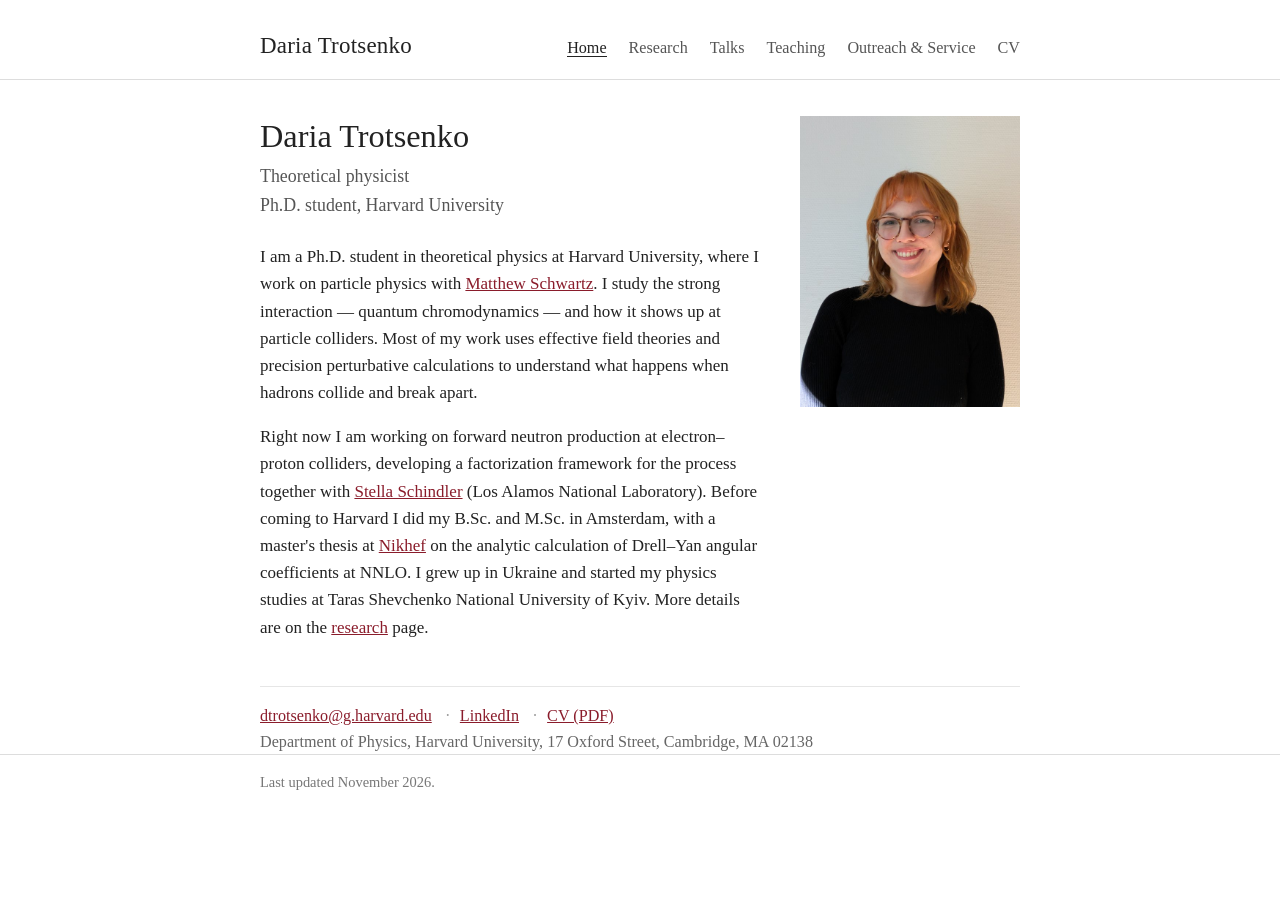
==== index.html @ c407a39e "Add files via upload" ====
<!DOCTYPE html>
<html lang="en">
<head>
<meta charset="utf-8">
<meta name="viewport" content="width=device-width, initial-scale=1">
<title>Daria Trotsenko</title>
<meta name="description" content="Daria Trotsenko — Ph.D. student in theoretical particle physics at Harvard University.">
<link rel="stylesheet" href="style.css">
</head>
<body>

<header>
  <div class="wrap">
    <p class="site-name"><a href="index.html">Daria Trotsenko</a></p>
    <nav>
      <ul>
        <li><a href="index.html" class="current">Home</a></li>
        <li><a href="research.html">Research</a></li>
        <li><a href="talks.html">Talks</a></li>
        <li><a href="teaching.html">Teaching</a></li>
        <li><a href="outreach.html">Outreach &amp; Service</a></li>
        <li><a href="cv.html">CV</a></li>
      </ul>
    </nav>
  </div>
</header>

<main class="wrap">

  <div class="intro">
    <div class="text">
      <h1>Daria Trotsenko</h1>
      <p class="subtitle">Theoretical physicist<br>Ph.D. student, Harvard University</p>

      <p>I am a Ph.D. student in theoretical physics at Harvard University, where I work on
      particle physics with <a href="https://www.physics.harvard.edu/people/facpages/schwartz">Matthew Schwartz</a>.
      I study the strong interaction — quantum chromodynamics — and how it shows up at particle colliders.
      Most of my work uses effective field theories and precision perturbative calculations to understand what happens
      when hadrons collide and break apart.</p>

      <p>Right now I am working on forward neutron production at electron–proton colliders, developing a
      factorization framework for the process together with
      <a href="https://www.stellaschindler.net">Stella Schindler</a> (Los Alamos National Laboratory).
      Before coming to Harvard I did my B.Sc. and M.Sc. in Amsterdam, with a master's thesis at
      <a href="https://www.nikhef.nl">Nikhef</a> on the analytic calculation of Drell–Yan angular
      coefficients at NNLO. I grew up in Ukraine and started my physics studies at Taras Shevchenko National
      University of Kyiv. More details are on the <a href="research.html">research</a> page.</p>
    </div>
    <img src="images/photo.jpg" alt="Photo of Daria Trotsenko">
  </div>

  <div class="contact">
    <span><a href="mailto:dtrotsenko@g.harvard.edu">dtrotsenko@g.harvard.edu</a></span>
    <span><a href="https://www.linkedin.com/in/daria-trotsenko-8a28b3289/">LinkedIn</a></span>
    <span><a href="files/Trotsenko_CV.pdf">CV (PDF)</a></span>
    <br>
    <span class="muted">Department of Physics, Harvard University, 17 Oxford Street, Cambridge, MA 02138</span>
  </div>

</main>

<footer>
  <div class="wrap">Last updated November 2026.</div>
</footer>

</body>
</html>
---- style.css ----
/* Daria Trotsenko — personal site */

html { font-size: 17px; }

body {
  margin: 0;
  padding: 0;
  background: #ffffff;
  color: #222222;
  font-family: Georgia, "Times New Roman", Times, serif;
  line-height: 1.6;
}

.wrap {
  max-width: 760px;
  margin: 0 auto;
  padding: 0 20px;
}

/* Header and navigation */
header {
  border-bottom: 1px solid #dddddd;
  padding: 28px 0 14px;
  margin-bottom: 36px;
}

header .wrap {
  display: flex;
  flex-wrap: wrap;
  align-items: baseline;
  justify-content: space-between;
  gap: 8px 24px;
}

header .site-name {
  font-size: 1.35rem;
  font-weight: normal;
  margin: 0;
  letter-spacing: 0.01em;
}

header .site-name a {
  color: #222222;
  text-decoration: none;
}

nav ul {
  list-style: none;
  margin: 0;
  padding: 0;
  display: flex;
  flex-wrap: wrap;
  gap: 4px 22px;
}

nav a {
  color: #555555;
  text-decoration: none;
  font-size: 0.95rem;
}

nav a:hover,
nav a.current {
  color: #222222;
  border-bottom: 1px solid #222222;
}

/* Main text */
main { padding-bottom: 48px; }

h1 {
  font-size: 1.9rem;
  font-weight: normal;
  margin: 0 0 6px;
  line-height: 1.25;
}

h2 {
  font-size: 1.3rem;
  font-weight: normal;
  margin: 40px 0 10px;
  padding-bottom: 4px;
  border-bottom: 1px solid #e6e6e6;
}

h3 {
  font-size: 1.05rem;
  font-weight: bold;
  margin: 26px 0 4px;
}

p { margin: 0 0 1em; }

a { color: #8a1c2b; }
a:hover { color: #5a0f1a; }

.subtitle {
  color: #555555;
  margin: 0 0 24px;
  font-size: 1.05rem;
}

.muted { color: #666666; }

small, .small { font-size: 0.9rem; }

/* Home page layout: photo beside text */
.intro {
  display: flex;
  gap: 36px;
  align-items: flex-start;
}

.intro .text { flex: 1 1 0; min-width: 0; }

.intro img {
  width: 220px;
  height: auto;
  flex: 0 0 auto;
  display: block;
}

/* Contact line */
.contact {
  margin-top: 28px;
  padding-top: 16px;
  border-top: 1px solid #e6e6e6;
  font-size: 0.95rem;
}

.contact span + span::before {
  content: "·";
  margin: 0 10px;
  color: #999999;
}

/* Lists (talks, service, publications) */
ul.plain {
  list-style: none;
  padding: 0;
  margin: 0;
}

ul.plain li { margin: 0 0 14px; }

.date {
  color: #666666;
  font-size: 0.9rem;
}

.venue { color: #444444; }

/* Talk entries: date column on the left on wide screens */
.entry {
  display: grid;
  grid-template-columns: 110px 1fr;
  gap: 0 18px;
  margin-bottom: 18px;
}

.entry .date { padding-top: 2px; }

.entry .title { margin: 0; }

.entry .details { margin: 2px 0 0; color: #444444; }

.entry .links { margin: 2px 0 0; font-size: 0.92rem; }

footer {
  border-top: 1px solid #dddddd;
  padding: 16px 0 36px;
  color: #777777;
  font-size: 0.85rem;
}

/* Small screens */
@media (max-width: 600px) {
  html { font-size: 16px; }
  header { padding-top: 20px; margin-bottom: 24px; }
  .intro { flex-direction: column-reverse; gap: 20px; }
  .intro img { width: 180px; }
  .entry { grid-template-columns: 1fr; }
  .entry .date { margin-bottom: 2px; }
}
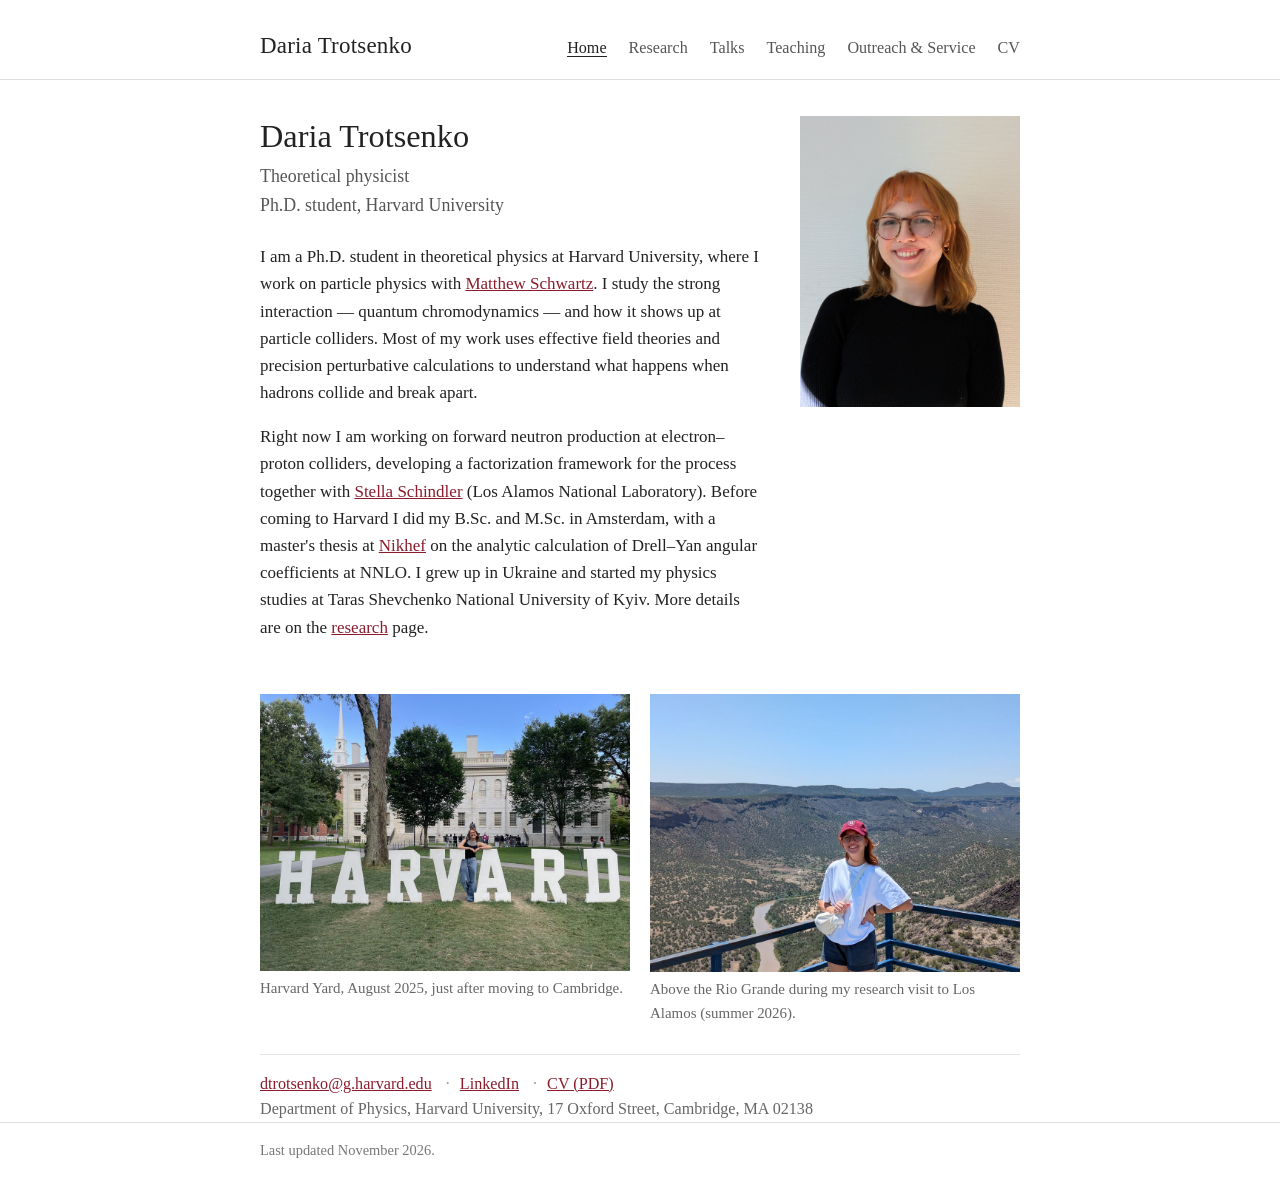
==== commit e9c5ccd7: "Add files via upload" ====
--- a/index.html
+++ b/index.html
@@ -49,6 +49,17 @@
     <img src="images/photo.jpg" alt="Photo of Daria Trotsenko">
   </div>
 
+  <div class="photo-row">
+    <figure class="photo">
+      <img src="images/harvard.jpg" alt="Daria Trotsenko in Harvard Yard">
+      <figcaption>Harvard Yard, August 2025, just after moving to Cambridge.</figcaption>
+    </figure>
+    <figure class="photo">
+      <img src="images/los_alamos.jpg" alt="Daria Trotsenko hiking near Los Alamos, with the Rio Grande below">
+      <figcaption>Above the Rio Grande during my research visit to Los Alamos (summer 2026).</figcaption>
+    </figure>
+  </div>
+
   <div class="contact">
     <span><a href="mailto:dtrotsenko@g.harvard.edu">dtrotsenko@g.harvard.edu</a></span>
     <span><a href="https://www.linkedin.com/in/daria-trotsenko-8a28b3289/">LinkedIn</a></span>
--- a/style.css
+++ b/style.css
@@ -165,6 +165,39 @@
 .entry .details { margin: 2px 0 0; color: #444444; }
 
 .entry .links { margin: 2px 0 0; font-size: 0.92rem; }
+
+/* Photos with captions */
+figure.photo {
+  margin: 28px 0;
+}
+
+figure.photo img {
+  width: 100%;
+  height: auto;
+  display: block;
+}
+
+figure.photo figcaption {
+  margin-top: 6px;
+  color: #666666;
+  font-size: 0.88rem;
+}
+
+.photo-row {
+  display: flex;
+  gap: 20px;
+  margin: 36px 0 8px;
+}
+
+.photo-row figure.photo {
+  flex: 1 1 0;
+  min-width: 0;
+  margin: 0;
+}
+
+@media (max-width: 600px) {
+  .photo-row { flex-direction: column; gap: 24px; }
+}
 
 footer {
   border-top: 1px solid #dddddd;
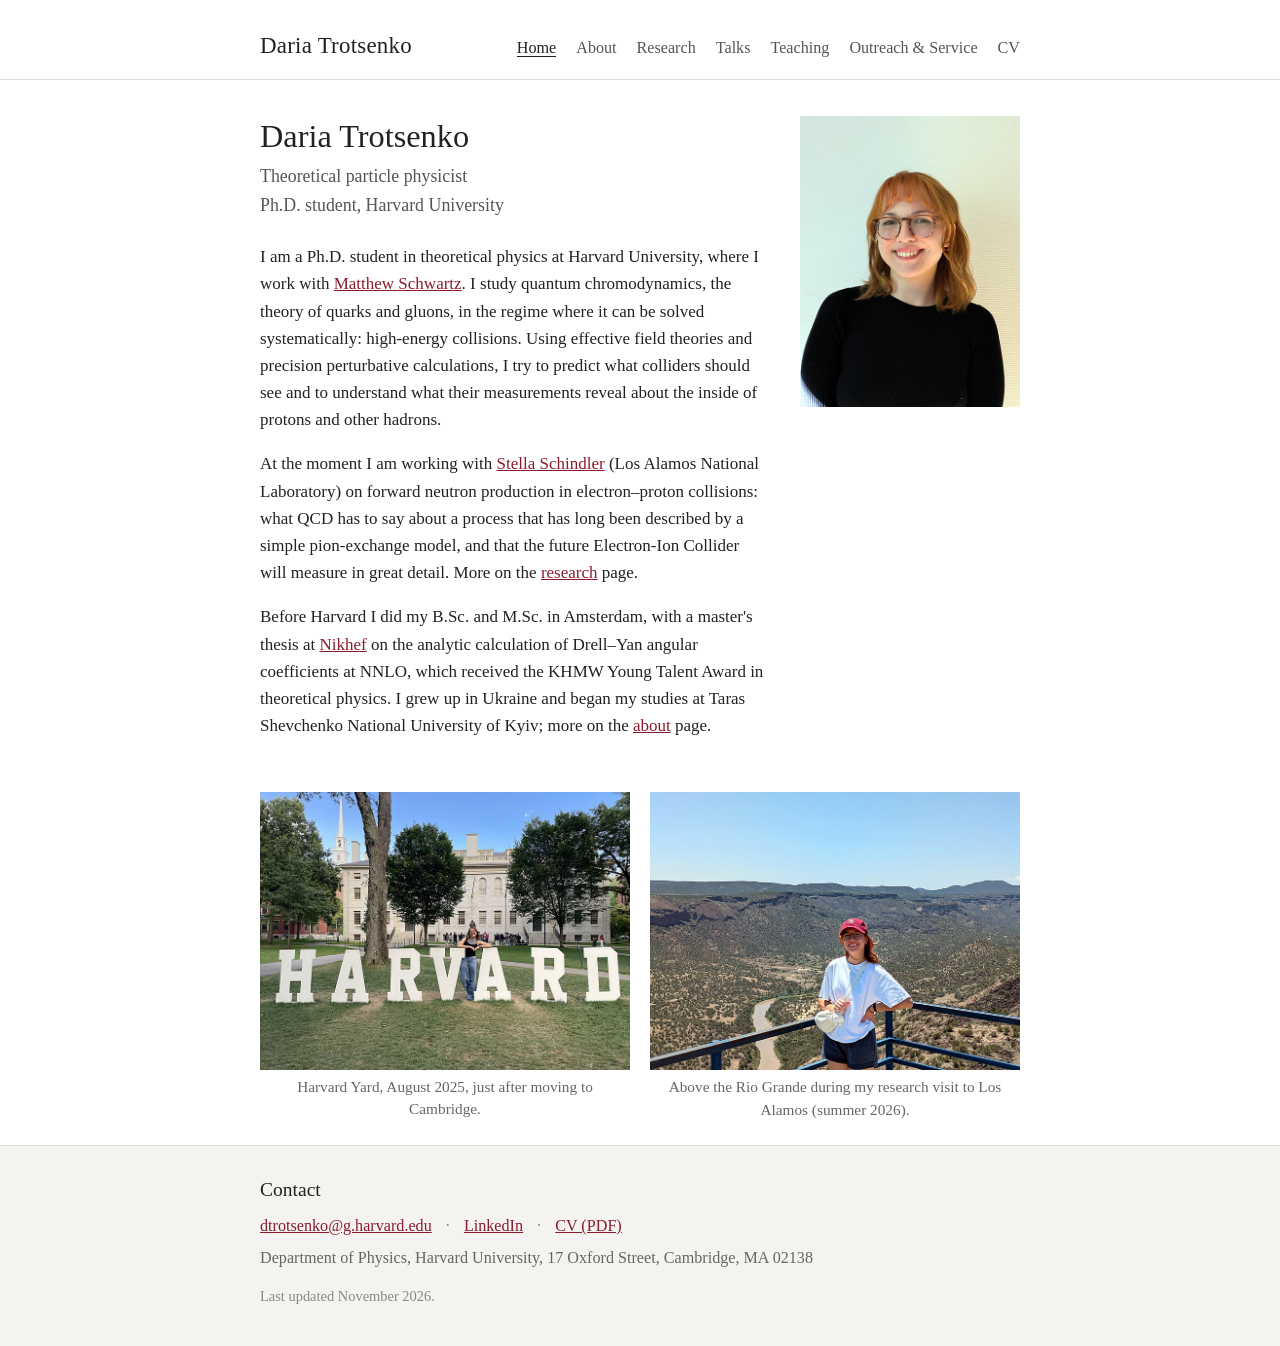
==== commit dcbaa48e: "Add files via upload" ====
--- a/index.html
+++ b/index.html
@@ -4,8 +4,17 @@
 <meta charset="utf-8">
 <meta name="viewport" content="width=device-width, initial-scale=1">
 <title>Daria Trotsenko</title>
-<meta name="description" content="Daria Trotsenko — Ph.D. student in theoretical particle physics at Harvard University.">
+<meta name="description" content="Daria Trotsenko — Ph.D. student in theoretical particle physics at Harvard University, working on QCD, effective field theories and the structure of hadrons.">
 <link rel="stylesheet" href="style.css">
+<link rel="icon" href="favicon.svg" type="image/svg+xml">
+<link rel="icon" href="favicon-32.png" sizes="32x32" type="image/png">
+<link rel="apple-touch-icon" href="apple-touch-icon.png">
+<meta property="og:type" content="website">
+<meta property="og:title" content="Daria Trotsenko">
+<meta property="og:description" content="Daria Trotsenko — Ph.D. student in theoretical particle physics at Harvard University, working on QCD, effective field theories and the structure of hadrons.">
+<meta property="og:image" content="https://dariatrotsenko.github.io/images/og.jpg">
+<meta property="og:url" content="https://dariatrotsenko.github.io/">
+<meta name="twitter:card" content="summary_large_image">
 </head>
 <body>
 
@@ -15,6 +24,7 @@
     <nav>
       <ul>
         <li><a href="index.html" class="current">Home</a></li>
+        <li><a href="about.html">About</a></li>
         <li><a href="research.html">Research</a></li>
         <li><a href="talks.html">Talks</a></li>
         <li><a href="teaching.html">Teaching</a></li>
@@ -30,21 +40,26 @@
   <div class="intro">
     <div class="text">
       <h1>Daria Trotsenko</h1>
-      <p class="subtitle">Theoretical physicist<br>Ph.D. student, Harvard University</p>
+      <p class="subtitle">Theoretical particle physicist<br>Ph.D. student, Harvard University</p>
 
-      <p>I am a Ph.D. student in theoretical physics at Harvard University, where I work on
-      particle physics with <a href="https://www.physics.harvard.edu/people/facpages/schwartz">Matthew Schwartz</a>.
-      I study the strong interaction — quantum chromodynamics — and how it shows up at particle colliders.
-      Most of my work uses effective field theories and precision perturbative calculations to understand what happens
-      when hadrons collide and break apart.</p>
+      <p>I am a Ph.D. student in theoretical physics at Harvard University, where I work with
+      <a href="https://www.physics.harvard.edu/people/facpages/schwartz">Matthew Schwartz</a>. I study
+      quantum chromodynamics, the theory of quarks and gluons, in the regime where it can be solved
+      systematically: high-energy collisions. Using effective field theories and precision perturbative
+      calculations, I try to predict what colliders should see and to understand what their measurements
+      reveal about the inside of protons and other hadrons.</p>
 
-      <p>Right now I am working on forward neutron production at electron–proton colliders, developing a
-      factorization framework for the process together with
-      <a href="https://www.stellaschindler.net">Stella Schindler</a> (Los Alamos National Laboratory).
-      Before coming to Harvard I did my B.Sc. and M.Sc. in Amsterdam, with a master's thesis at
+      <p>At the moment I am working with <a href="https://www.stellaschindler.net">Stella Schindler</a>
+      (Los Alamos National Laboratory) on forward neutron production in electron–proton collisions: what QCD
+      has to say about a process that has long been described by a simple pion-exchange model, and that the
+      future Electron-Ion Collider will measure in great detail. More on the
+      <a href="research.html">research</a> page.</p>
+
+      <p>Before Harvard I did my B.Sc. and M.Sc. in Amsterdam, with a master's thesis at
       <a href="https://www.nikhef.nl">Nikhef</a> on the analytic calculation of Drell–Yan angular
-      coefficients at NNLO. I grew up in Ukraine and started my physics studies at Taras Shevchenko National
-      University of Kyiv. More details are on the <a href="research.html">research</a> page.</p>
+      coefficients at NNLO, which received the KHMW Young Talent Award in theoretical physics. I grew up in
+      Ukraine and began my studies at Taras Shevchenko National University of Kyiv; more on the
+      <a href="about.html">about</a> page.</p>
     </div>
     <img src="images/photo.jpg" alt="Photo of Daria Trotsenko">
   </div>
@@ -60,18 +75,22 @@
     </figure>
   </div>
 
-  <div class="contact">
-    <span><a href="mailto:dtrotsenko@g.harvard.edu">dtrotsenko@g.harvard.edu</a></span>
-    <span><a href="https://www.linkedin.com/in/daria-trotsenko-8a28b3289/">LinkedIn</a></span>
-    <span><a href="files/Trotsenko_CV.pdf">CV (PDF)</a></span>
-    <br>
-    <span class="muted">Department of Physics, Harvard University, 17 Oxford Street, Cambridge, MA 02138</span>
-  </div>
 
 </main>
 
 <footer>
-  <div class="wrap">Last updated November 2026.</div>
+  <div class="wrap">
+    <p class="footer-title">Contact</p>
+    <p class="footer-links">
+      <a href="mailto:dtrotsenko@g.harvard.edu">dtrotsenko@g.harvard.edu</a>
+      <span class="sep">·</span>
+      <a href="https://www.linkedin.com/in/daria-trotsenko-8a28b3289/">LinkedIn</a>
+      <span class="sep">·</span>
+      <a href="files/Trotsenko_CV.pdf">CV (PDF)</a>
+    </p>
+    <p class="footer-address">Department of Physics, Harvard University, 17 Oxford Street, Cambridge, MA 02138</p>
+    <p class="footer-updated">Last updated November 2026.</p>
+  </div>
 </footer>
 
 </body>
--- a/style.css
+++ b/style.css
@@ -1,12 +1,27 @@
 /* Daria Trotsenko — personal site */
+
+:root {
+  --bg: #ffffff;
+  --text: #222222;
+  --text-soft: #555555;
+  --text-muted: #666666;
+  --text-faint: #888888;
+  --rule: #dddddd;
+  --rule-light: #e6e6e6;
+  --link: #8a1c2b;
+  --link-hover: #5a0f1a;
+  --band: #f4f3f0;
+  --land: #e6e3dc;
+  --land-edge: #cfcbc2;
+}
 
 html { font-size: 17px; }
 
 body {
   margin: 0;
   padding: 0;
-  background: #ffffff;
-  color: #222222;
+  background: var(--bg);
+  color: var(--text);
   font-family: Georgia, "Times New Roman", Times, serif;
   line-height: 1.6;
 }
@@ -19,7 +34,7 @@
 
 /* Header and navigation */
 header {
-  border-bottom: 1px solid #dddddd;
+  border-bottom: 1px solid var(--rule);
   padding: 28px 0 14px;
   margin-bottom: 36px;
 }
@@ -40,7 +55,7 @@
 }
 
 header .site-name a {
-  color: #222222;
+  color: var(--text);
   text-decoration: none;
 }
 
@@ -50,19 +65,19 @@
   padding: 0;
   display: flex;
   flex-wrap: wrap;
-  gap: 4px 22px;
+  gap: 4px 20px;
 }
 
 nav a {
-  color: #555555;
+  color: var(--text-soft);
   text-decoration: none;
   font-size: 0.95rem;
 }
 
 nav a:hover,
 nav a.current {
-  color: #222222;
-  border-bottom: 1px solid #222222;
+  color: var(--text);
+  border-bottom: 1px solid var(--text);
 }
 
 /* Main text */
@@ -80,7 +95,7 @@
   font-weight: normal;
   margin: 40px 0 10px;
   padding-bottom: 4px;
-  border-bottom: 1px solid #e6e6e6;
+  border-bottom: 1px solid var(--rule-light);
 }
 
 h3 {
@@ -91,16 +106,16 @@
 
 p { margin: 0 0 1em; }
 
-a { color: #8a1c2b; }
-a:hover { color: #5a0f1a; }
+a { color: var(--link); }
+a:hover { color: var(--link-hover); }
 
 .subtitle {
-  color: #555555;
+  color: var(--text-soft);
   margin: 0 0 24px;
   font-size: 1.05rem;
 }
 
-.muted { color: #666666; }
+.muted { color: var(--text-muted); }
 
 small, .small { font-size: 0.9rem; }
 
@@ -120,20 +135,6 @@
   display: block;
 }
 
-/* Contact line */
-.contact {
-  margin-top: 28px;
-  padding-top: 16px;
-  border-top: 1px solid #e6e6e6;
-  font-size: 0.95rem;
-}
-
-.contact span + span::before {
-  content: "·";
-  margin: 0 10px;
-  color: #999999;
-}
-
 /* Lists (talks, service, publications) */
 ul.plain {
   list-style: none;
@@ -144,13 +145,13 @@
 ul.plain li { margin: 0 0 14px; }
 
 .date {
-  color: #666666;
+  color: var(--text-muted);
   font-size: 0.9rem;
 }
 
-.venue { color: #444444; }
-
-/* Talk entries: date column on the left on wide screens */
+.venue { color: var(--text-soft); }
+
+/* Entries: date column on the left on wide screens */
 .entry {
   display: grid;
   grid-template-columns: 110px 1fr;
@@ -158,35 +159,117 @@
   margin-bottom: 18px;
 }
 
-.entry .date { padding-top: 2px; }
+.entry .date { padding-top: 3px; }
 
 .entry .title { margin: 0; }
 
-.entry .details { margin: 2px 0 0; color: #444444; }
+.entry .details { margin: 2px 0 0; color: var(--text-soft); }
 
 .entry .links { margin: 2px 0 0; font-size: 0.92rem; }
 
-/* Photos with captions */
-figure.photo {
-  margin: 28px 0;
-}
-
-figure.photo img {
+/* Talk entries with a title-slide thumbnail */
+.entry.talk {
+  grid-template-columns: 110px 1fr 150px;
+  align-items: start;
+  margin-bottom: 26px;
+}
+
+.entry.talk .thumb img {
   width: 100%;
   height: auto;
   display: block;
-}
-
-figure.photo figcaption {
-  margin-top: 6px;
-  color: #666666;
-  font-size: 0.88rem;
+  border: 1px solid var(--rule);
+  transition: transform 0.25s ease, box-shadow 0.25s ease;
+}
+
+.entry.talk .thumb:hover img {
+  transform: scale(1.03);
+  box-shadow: 0 2px 10px rgba(0, 0, 0, 0.12);
+}
+
+/* Photos with captions */
+figure.photo {
+  margin: 28px auto;
+}
+
+figure.photo img,
+figure.photo video {
+  width: 100%;
+  height: auto;
+  display: block;
+}
+
+figure.photo img {
+  transition: transform 0.4s ease;
+}
+
+figure.photo:hover > img,
+.photo-row figure.photo:hover img {
+  transform: scale(1.015);
+}
+
+figure.photo video { background: #000; }
+
+figure.photo.centered { margin-left: auto; margin-right: auto; }
+figure.photo.narrow { max-width: 440px; }
+figure.photo.medium { max-width: 620px; }
+figure.photo.portrait { max-width: 360px; }
+.photo-row.figures { max-width: 640px; }
+.photo-row.neutron { max-width: none; align-items: flex-start; }
+
+/* Three images on one line sharing a caption */
+.row3 {
+  display: flex;
+  align-items: center;
+  gap: 16px;
+}
+
+figure.photo .row3 img {
+  flex: 1 1 0;
+  min-width: 0;
+  width: 33%;
+  height: auto;
+}
+
+@media (max-width: 600px) {
+  .row3 { flex-wrap: wrap; justify-content: center; }
+  figure.photo .row3 img { width: 47%; flex: 0 0 47%; }
+}
+
+/* Two photos of different shapes shown at equal height:
+   each figure's flex-grow is set inline to its width/height ratio */
+.photo-row.match { align-items: flex-start; }
+.photo-row.match figure.photo { flex: 1 1 0; }
+
+/* Four small captioned photos in a strip */
+.photo-row.cities {
+  gap: 12px;
+  margin: 24px auto 32px;
+}
+
+.photo-row.cities figcaption {
+  text-align: center;
+  margin-top: 4px;
+}
+
+@media (max-width: 600px) {
+  .photo-row.cities { flex-direction: row; flex-wrap: wrap; }
+  .photo-row.cities figure.photo { flex: 0 0 48%; max-width: 48%; }
+}
+
+figure.photo figcaption,
+figure.photo .cap {
+  margin: 6px 0 0;
+  color: var(--text-muted);
+  font-size: 0.9rem;
+  line-height: 1.45;
+  text-align: center;
 }
 
 .photo-row {
   display: flex;
   gap: 20px;
-  margin: 36px 0 8px;
+  margin: 36px auto 8px;
 }
 
 .photo-row figure.photo {
@@ -195,15 +278,110 @@
   margin: 0;
 }
 
+.photo-row figure.photo figcaption { text-align: center; }
+
 @media (max-width: 600px) {
   .photo-row { flex-direction: column; gap: 24px; }
 }
 
+/* Before/after comparison with a two-way switch (no JavaScript) */
+figure.compare input { position: absolute; opacity: 0; pointer-events: none; }
+
+figure.compare .compare-frame {
+  position: relative;
+  overflow: hidden;
+}
+
+figure.compare .compare-frame img { transition: opacity 0.5s ease, transform 0.4s ease; }
+
+figure.compare .compare-frame .img-b {
+  position: absolute;
+  inset: 0;
+  opacity: 0;
+}
+
+figure.compare #sv-qcd:checked ~ .compare-frame .img-b { opacity: 1; }
+
+figure.compare .compare-switch {
+  display: flex;
+  gap: 6px;
+  margin-top: 10px;
+}
+
+figure.compare .compare-switch label {
+  flex: 1 1 0;
+  text-align: center;
+  font-size: 0.85rem;
+  padding: 4px 8px;
+  border: 1px solid var(--rule);
+  color: var(--text-soft);
+  cursor: pointer;
+  user-select: none;
+}
+
+figure.compare .compare-switch label:hover { color: var(--text); }
+
+figure.compare #sv-trad:checked ~ .compare-switch label[for="sv-trad"],
+figure.compare #sv-qcd:checked ~ .compare-switch label[for="sv-qcd"] {
+  background: var(--text);
+  color: var(--bg);
+  border-color: var(--text);
+}
+
+figure.compare .cap-b { display: none; }
+figure.compare #sv-qcd:checked ~ .cap-a { display: none; }
+figure.compare #sv-qcd:checked ~ .cap-b { display: block; }
+
+figure.compare .credit {
+  font-size: 0.78rem;
+  color: var(--text-faint);
+  margin-top: 2px;
+}
+
+/* Route map on the About page */
+.map-wrap {
+  margin: 8px 0 20px;
+}
+
+.route-map {
+  width: 100%;
+  height: auto;
+  display: block;
+}
+
+.route-map .land { fill: var(--land); stroke: var(--land-edge); stroke-width: 0.6; }
+.route-map .route { fill: none; stroke: var(--link); stroke-width: 1.6; stroke-dasharray: 5 4; }
+.route-map .dot { fill: var(--link); }
+.route-map .lbl { font-family: Georgia, serif; font-size: 15px; fill: var(--text); }
+
+/* Footer / contact banner */
 footer {
-  border-top: 1px solid #dddddd;
-  padding: 16px 0 36px;
-  color: #777777;
+  background: var(--band);
+  border-top: 1px solid var(--rule);
+  padding: 28px 0 32px;
+  color: var(--text-soft);
+  font-size: 0.95rem;
+  margin-top: 24px;
+}
+
+footer p { margin: 0 0 6px; }
+
+footer .footer-title {
+  font-size: 1.15rem;
+  color: var(--text);
+  margin-bottom: 8px;
+}
+
+footer .footer-links a { color: var(--link); }
+
+footer .sep { margin: 0 10px; color: var(--text-faint); }
+
+footer .footer-address { color: var(--text-muted); }
+
+footer .footer-updated {
+  margin-top: 14px;
   font-size: 0.85rem;
+  color: var(--text-faint);
 }
 
 /* Small screens */
@@ -213,5 +391,20 @@
   .intro { flex-direction: column-reverse; gap: 20px; }
   .intro img { width: 180px; }
   .entry { grid-template-columns: 1fr; }
+  .entry.talk { grid-template-columns: 1fr; }
+  .entry.talk .thumb { max-width: 220px; margin-top: 8px; }
   .entry .date { margin-bottom: 2px; }
 }
+
+/* Print */
+@media print {
+  html { font-size: 11pt; }
+  body { background: #fff; color: #000; }
+  header nav, footer .footer-updated, figure.compare .compare-switch, .map-wrap { display: none; }
+  header { border-bottom: 1px solid #000; margin-bottom: 18pt; }
+  a { color: #000; text-decoration: none; }
+  a[href^="http"]::after { content: " (" attr(href) ")"; font-size: 0.85em; color: #444; }
+  footer { background: none; border-top: 1px solid #000; color: #000; }
+  figure.photo, .photo-row, video { break-inside: avoid; }
+  video { display: none; }
+}
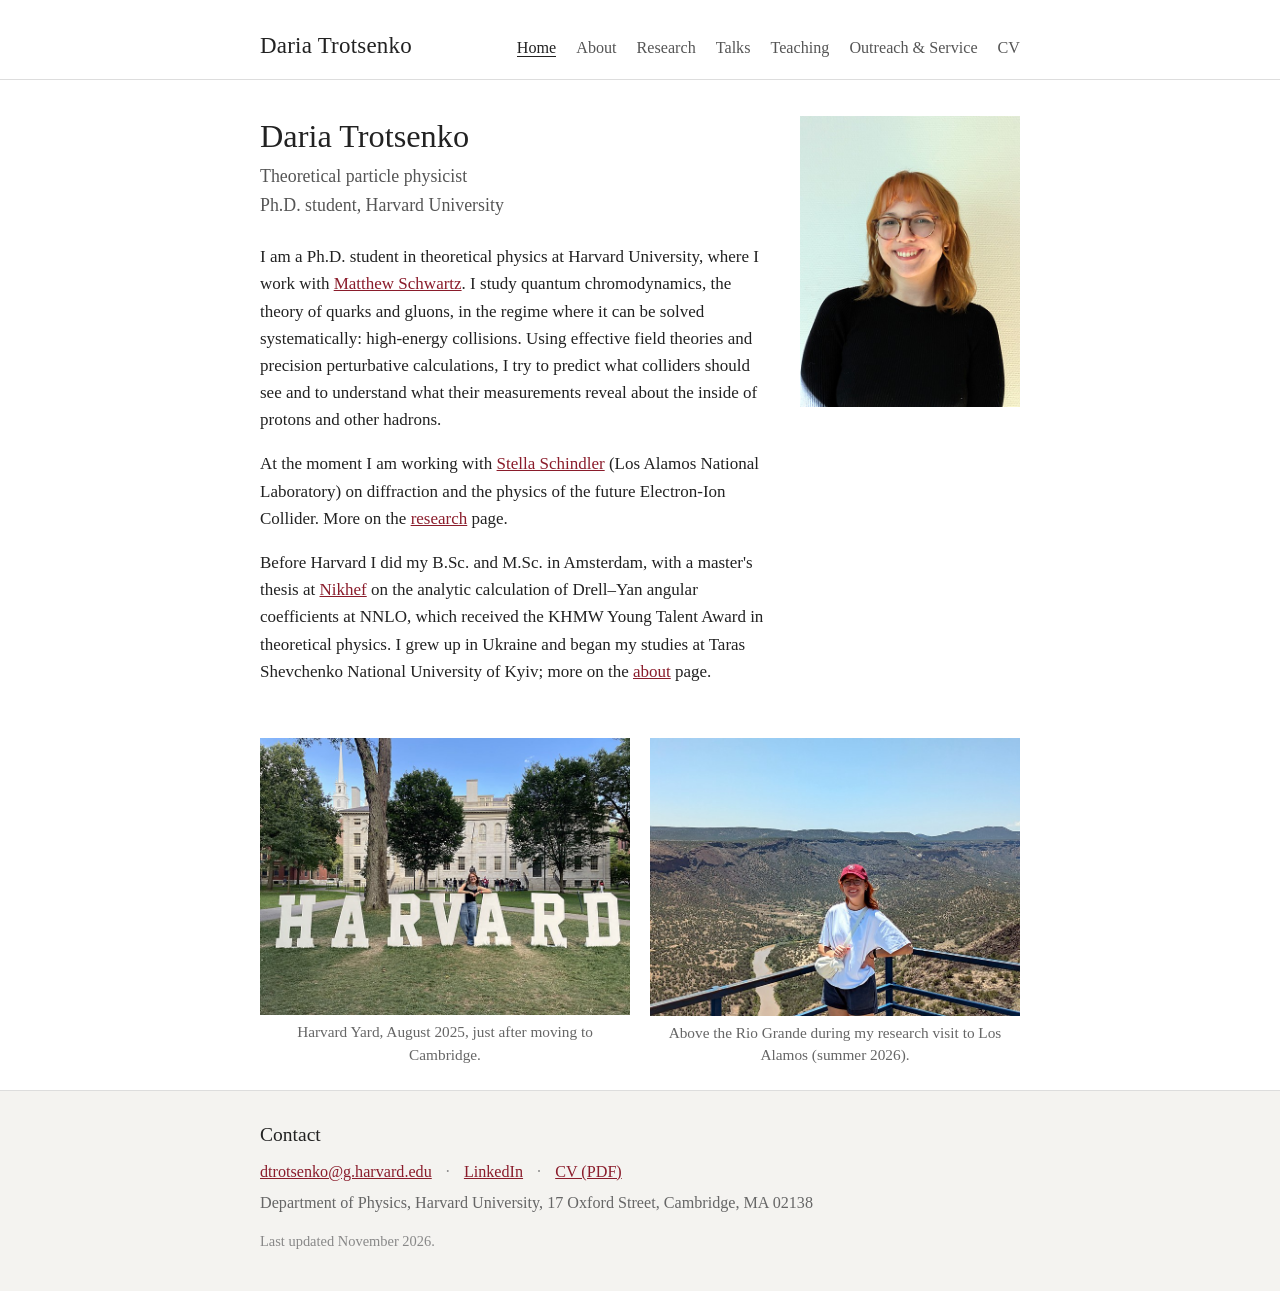
==== commit 3f7373ce: "Personal website Co-Authored-By: Claude Opus 5.5 <noreply@anthropic.com> Claude-Session: https://cla" ====
--- a/index.html
+++ b/index.html
@@ -12,9 +12,29 @@
 <meta property="og:type" content="website">
 <meta property="og:title" content="Daria Trotsenko">
 <meta property="og:description" content="Daria Trotsenko — Ph.D. student in theoretical particle physics at Harvard University, working on QCD, effective field theories and the structure of hadrons.">
-<meta property="og:image" content="https://dariatrotsenko.github.io/images/og.jpg">
-<meta property="og:url" content="https://dariatrotsenko.github.io/">
+<meta property="og:image" content="https://dariatrotsenko.com/images/og.jpg">
+<meta property="og:url" content="https://dariatrotsenko.com/">
 <meta name="twitter:card" content="summary_large_image">
+<link rel="canonical" href="https://dariatrotsenko.com/">
+<script type="application/ld+json">
+{
+  "@context": "https://schema.org",
+  "@type": "Person",
+  "name": "Daria Trotsenko",
+  "url": "https://dariatrotsenko.com/",
+  "image": "https://dariatrotsenko.com/images/photo.jpg",
+  "jobTitle": "Ph.D. student in theoretical physics",
+  "affiliation": {"@type": "CollegeOrUniversity", "name": "Harvard University", "url": "https://www.physics.harvard.edu/"},
+  "alumniOf": [
+    {"@type": "CollegeOrUniversity", "name": "University of Amsterdam"},
+    {"@type": "CollegeOrUniversity", "name": "Vrije Universiteit Amsterdam"},
+    {"@type": "CollegeOrUniversity", "name": "Taras Shevchenko National University of Kyiv"}
+  ],
+  "knowsAbout": ["quantum chromodynamics", "effective field theory", "particle physics", "collider phenomenology"],
+  "email": "mailto:dtrotsenko@g.harvard.edu",
+  "sameAs": ["https://www.linkedin.com/in/daria-trotsenko-8a28b3289/", "https://dariatrotsenko.github.io/"]
+}
+</script>
 </head>
 <body>
 
@@ -50,10 +70,8 @@
       reveal about the inside of protons and other hadrons.</p>
 
       <p>At the moment I am working with <a href="https://www.stellaschindler.net">Stella Schindler</a>
-      (Los Alamos National Laboratory) on forward neutron production in electron–proton collisions: what QCD
-      has to say about a process that has long been described by a simple pion-exchange model, and that the
-      future Electron-Ion Collider will measure in great detail. More on the
-      <a href="research.html">research</a> page.</p>
+      (Los Alamos National Laboratory) on diffraction and the physics of the future Electron-Ion Collider.
+      More on the <a href="research.html">research</a> page.</p>
 
       <p>Before Harvard I did my B.Sc. and M.Sc. in Amsterdam, with a master's thesis at
       <a href="https://www.nikhef.nl">Nikhef</a> on the analytic calculation of Drell–Yan angular
--- a/style.css
+++ b/style.css
@@ -174,6 +174,11 @@
   margin-bottom: 26px;
 }
 
+/* Talks without a thumbnail: let the text use the thumbnail column too */
+@media (min-width: 601px) {
+  .entry.talk:not(:has(.thumb)) > div:last-child { grid-column: 2 / -1; }
+}
+
 .entry.talk .thumb img {
   width: 100%;
   height: auto;
